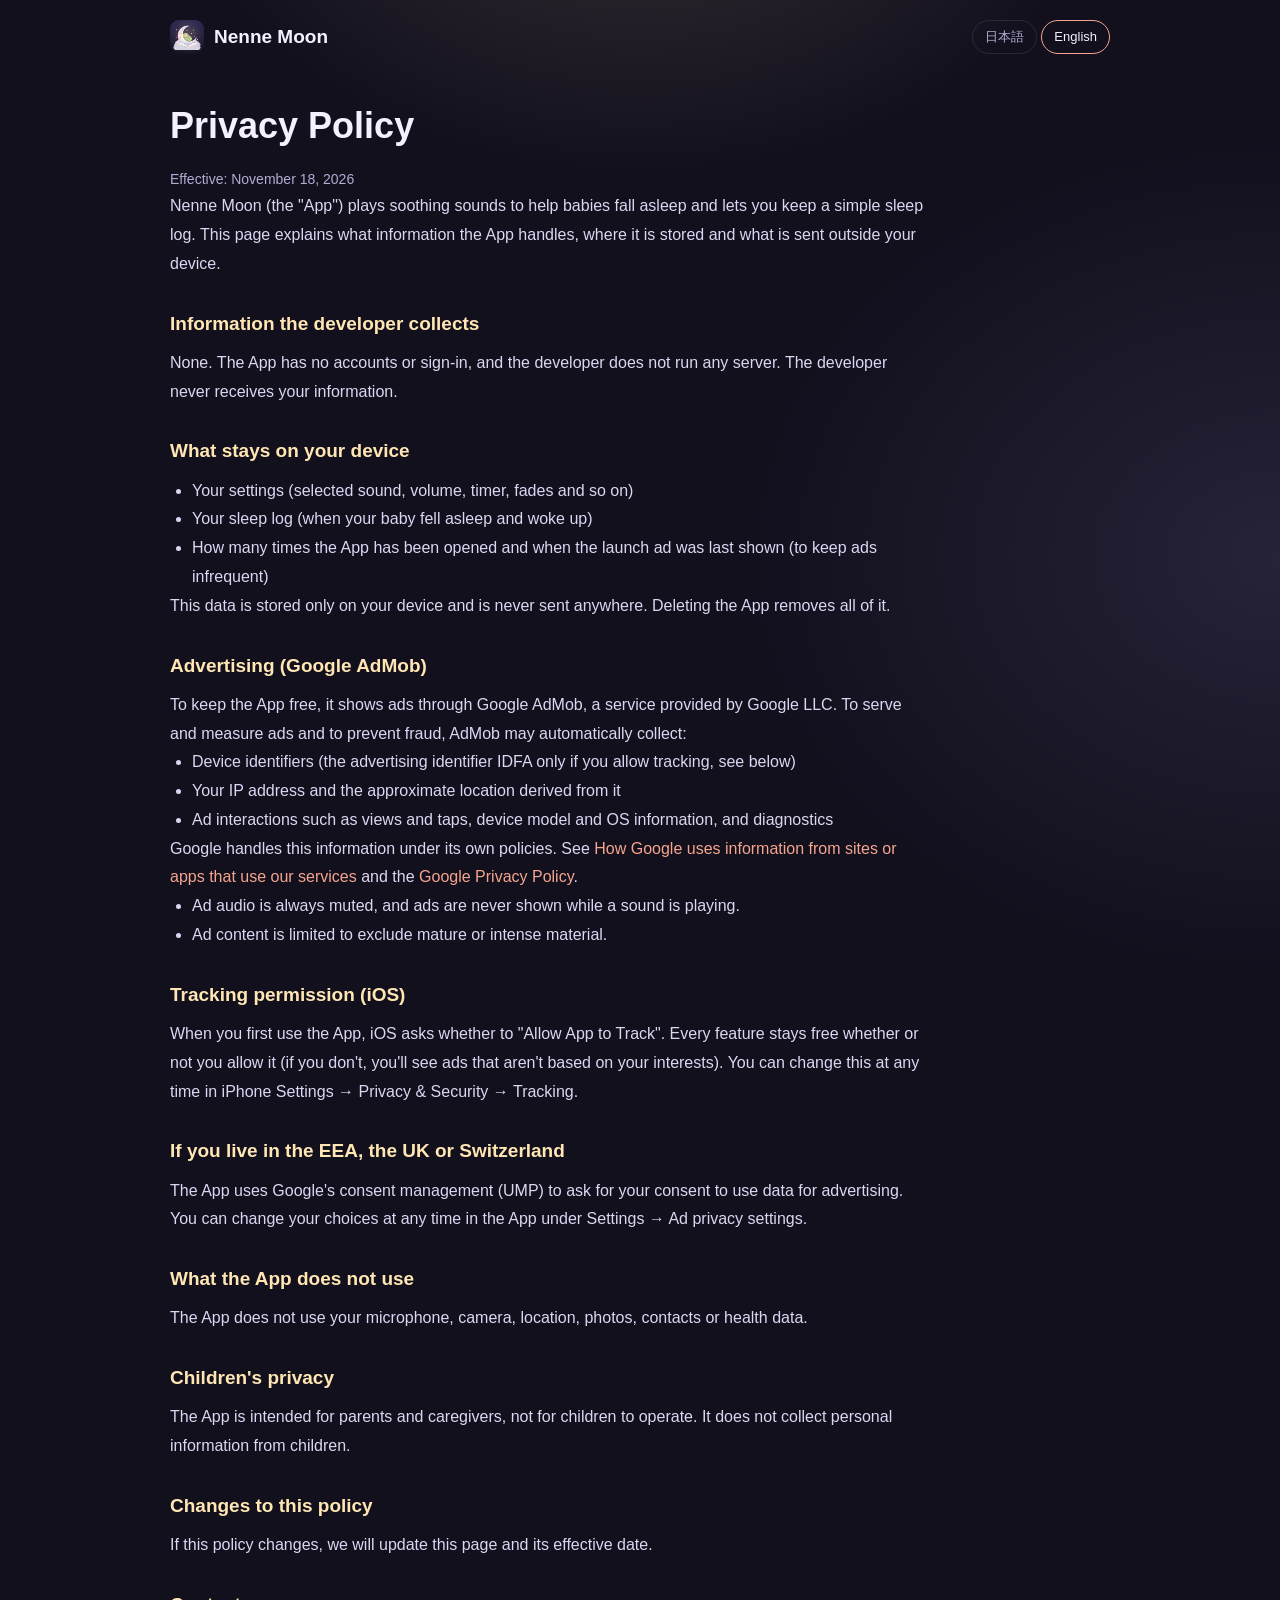
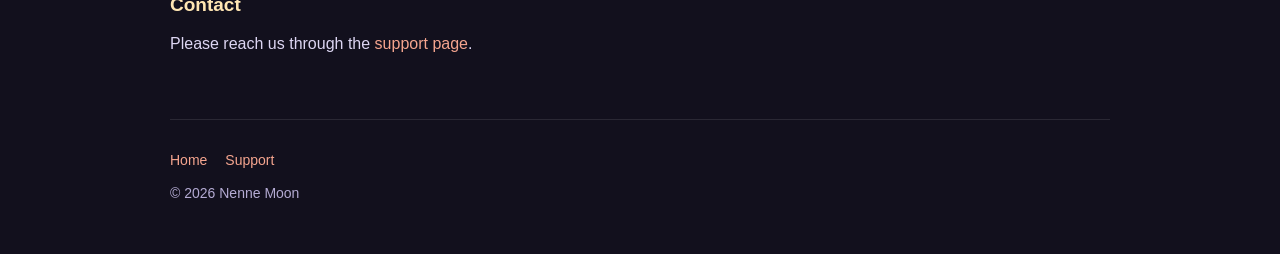
==== privacy.html @ 19575b8b "🌙 ねんねムーンの公式サイト（プライバシーポリシー・サポート）を公開" ====
<!doctype html>
<html lang="ja">
<head>
<meta charset="utf-8">
<meta name="viewport" content="width=device-width, initial-scale=1">
<title>プライバシーポリシー — ねんねムーン</title>
<meta name="title-ja" content="プライバシーポリシー — ねんねムーン">
<meta name="title-en" content="Privacy Policy — Nenne Moon">
<link rel="icon" href="favicon.png">
<link rel="stylesheet" href="style.css">
</head>
<body>
<div class="wrap">
  <header>
    <a class="brand" href="./"><img src="img/icon.png" alt=""><span lang="ja">ねんねムーン</span><span lang="en">Nenne Moon</span></a>
    <div class="langs"><button data-lang="ja">日本語</button> <button data-lang="en">English</button></div>
  </header>

  <article class="doc" lang="ja">
    <h1>プライバシーポリシー</h1>
    <p class="meta">施行日：2026 年 11 月 18 日</p>
    <p>ねんねムーン（以下「本アプリ」）は、赤ちゃんの寝かしつけ用の音を流し、ねんねの記録をつけるためのアプリです。このページでは、本アプリがどんな情報を扱い、どこに保存し、何を外部に送るのかを説明します。</p>

    <h2>開発者が集める情報</h2>
    <p>ありません。本アプリにはアカウントやログインがなく、開発者が運営するサーバーもありません。開発者があなたの情報を受け取ることはありません。</p>

    <h2>端末の中だけに保存するもの</h2>
    <ul>
      <li>設定（選んだ音・音量・タイマー・フェードなど）</li>
      <li>ねんね記録（寝た時刻・起きた時刻）</li>
      <li>起動回数と、起動時の広告を最後に表示した日時（広告の表示回数を控えめにするため）</li>
    </ul>
    <p>これらはあなたの端末の中にだけ保存され、外部へは送信されません。アプリを削除するとすべて消えます。</p>

    <h2>広告について（Google AdMob）</h2>
    <p>本アプリは無料で使えるよう、Google LLC が提供する広告配信サービス「Google AdMob」を利用しています。広告の表示・効果測定・不正防止のため、AdMob は次のような情報を自動的に収集することがあります。</p>
    <ul>
      <li>端末の識別子（広告識別子 IDFA は、下記の「トラッキングの許可」で許可した場合のみ）</li>
      <li>IP アドレスと、そこから推定されるおおまかな位置</li>
      <li>広告の表示・タップなどの操作、端末の機種・OS などの情報、診断情報</li>
    </ul>
    <p>収集された情報の扱いは Google のポリシーに従います。詳しくは <a href="https://policies.google.com/technologies/partner-sites?hl=ja">Google のサービスを使用するサイトやアプリから収集した情報の Google による使用</a> と <a href="https://policies.google.com/privacy?hl=ja">Google プライバシーポリシー</a> をご覧ください。</p>
    <ul>
      <li>広告の音は常にミュートしています。音を再生している間に広告を表示することはありません。</li>
      <li>大人向け・刺激の強い内容が出にくいよう、広告の内容の区分を制限しています。</li>
    </ul>

    <h2>トラッキングの許可（iOS）</h2>
    <p>初めて使うときに、iOS の「App からのトラッキング要求を許可」を確認する画面が表示されます。許可しなくても、すべての機能を無料でお使いいただけます（その場合、あなたの興味にもとづかない広告が表示されます）。設定はいつでも iPhone の「設定」→「プライバシーとセキュリティ」→「トラッキング」から変更できます。</p>

    <h2>欧州経済領域（EEA）・英国・スイスにお住まいの方</h2>
    <p>Google の同意管理（UMP）により、広告のための情報の利用について同意を確認します。同意の内容は、アプリの「せってい」→「広告のプライバシー設定」からいつでも変更できます。</p>

    <h2>使わない機能</h2>
    <p>本アプリは、マイク・カメラ・位置情報・写真・連絡先・ヘルスケアのデータを使いません。</p>

    <h2>お子さまのプライバシー</h2>
    <p>本アプリは保護者の方が使うためのアプリで、お子さまが操作することを想定していません。お子さまから個人情報を集めることはありません。</p>

    <h2>このポリシーの変更</h2>
    <p>内容を変えるときは、このページを更新し、施行日を改めます。</p>

    <h2>お問い合わせ</h2>
    <p><a href="support.html">サポートページ</a>からお問い合わせください。</p>
  </article>

  <article class="doc" lang="en">
    <h1>Privacy Policy</h1>
    <p class="meta">Effective: November 18, 2026</p>
    <p>Nenne Moon (the "App") plays soothing sounds to help babies fall asleep and lets you keep a simple sleep log. This page explains what information the App handles, where it is stored and what is sent outside your device.</p>

    <h2>Information the developer collects</h2>
    <p>None. The App has no accounts or sign-in, and the developer does not run any server. The developer never receives your information.</p>

    <h2>What stays on your device</h2>
    <ul>
      <li>Your settings (selected sound, volume, timer, fades and so on)</li>
      <li>Your sleep log (when your baby fell asleep and woke up)</li>
      <li>How many times the App has been opened and when the launch ad was last shown (to keep ads infrequent)</li>
    </ul>
    <p>This data is stored only on your device and is never sent anywhere. Deleting the App removes all of it.</p>

    <h2>Advertising (Google AdMob)</h2>
    <p>To keep the App free, it shows ads through Google AdMob, a service provided by Google LLC. To serve and measure ads and to prevent fraud, AdMob may automatically collect:</p>
    <ul>
      <li>Device identifiers (the advertising identifier IDFA only if you allow tracking, see below)</li>
      <li>Your IP address and the approximate location derived from it</li>
      <li>Ad interactions such as views and taps, device model and OS information, and diagnostics</li>
    </ul>
    <p>Google handles this information under its own policies. See <a href="https://policies.google.com/technologies/partner-sites">How Google uses information from sites or apps that use our services</a> and the <a href="https://policies.google.com/privacy">Google Privacy Policy</a>.</p>
    <ul>
      <li>Ad audio is always muted, and ads are never shown while a sound is playing.</li>
      <li>Ad content is limited to exclude mature or intense material.</li>
    </ul>

    <h2>Tracking permission (iOS)</h2>
    <p>When you first use the App, iOS asks whether to "Allow App to Track". Every feature stays free whether or not you allow it (if you don't, you'll see ads that aren't based on your interests). You can change this at any time in iPhone Settings → Privacy &amp; Security → Tracking.</p>

    <h2>If you live in the EEA, the UK or Switzerland</h2>
    <p>The App uses Google's consent management (UMP) to ask for your consent to use data for advertising. You can change your choices at any time in the App under Settings → Ad privacy settings.</p>

    <h2>What the App does not use</h2>
    <p>The App does not use your microphone, camera, location, photos, contacts or health data.</p>

    <h2>Children's privacy</h2>
    <p>The App is intended for parents and caregivers, not for children to operate. It does not collect personal information from children.</p>

    <h2>Changes to this policy</h2>
    <p>If this policy changes, we will update this page and its effective date.</p>

    <h2>Contact</h2>
    <p>Please reach us through the <a href="support.html">support page</a>.</p>
  </article>

  <footer>
    <nav><a href="./"><span lang="ja">トップ</span><span lang="en">Home</span></a><a href="support.html"><span lang="ja">サポート</span><span lang="en">Support</span></a></nav>
    © 2026 Nenne Moon
  </footer>
</div>
<script src="lang.js"></script>
</body>
</html>
---- style.css ----
:root {
  --bg: #12101d;
  --panel: rgba(255, 255, 255, 0.045);
  --line: rgba(255, 255, 255, 0.10);
  --text: #f5f0ff;
  --dim: #b4abd3;
  --peach: #f5a58f;
  --moon: #ffe6b3;
  --lavender: #b9a7ff;
}
* { box-sizing: border-box; margin: 0; padding: 0; }
html { scroll-behavior: smooth; }
body {
  font-family: -apple-system, BlinkMacSystemFont, "Hiragino Maru Gothic ProN", "Hiragino Sans", "Hiragino Kaku Gothic ProN", "Segoe UI", sans-serif;
  color: var(--text);
  background:
    radial-gradient(800px 600px at 50% -10%, rgba(255, 230, 179, 0.16), transparent 60%),
    radial-gradient(900px 700px at 100% 30%, rgba(185, 167, 255, 0.12), transparent 60%),
    var(--bg);
  line-height: 1.8;
  -webkit-font-smoothing: antialiased;
}
a { color: var(--peach); text-decoration: none; }
a:hover { text-decoration: underline; }
.wrap { max-width: 980px; margin: 0 auto; padding: 0 20px; }

/* 言語の切り替え: <html lang> に合わせて片方だけ出す */
html[lang="ja"] [lang="en"]:not(html), html[lang="en"] [lang="ja"]:not(html) { display: none !important; }

header { display: flex; align-items: center; justify-content: space-between; padding: 20px 0; }
.brand { display: flex; align-items: center; gap: 10px; font-weight: 700; font-size: 19px; color: var(--text); }
.brand img { width: 34px; height: 34px; border-radius: 9px; }
.langs button {
  background: none; border: 1px solid var(--line); color: var(--dim); border-radius: 999px;
  padding: 4px 12px; font: inherit; font-size: 13px; cursor: pointer;
}
.langs button[aria-pressed="true"] { color: var(--text); border-color: var(--peach); }

.hero { padding: 40px 0 24px; text-align: center; }
.hero img.icon { width: 120px; height: 120px; border-radius: 28px; box-shadow: 0 0 60px rgba(255, 230, 179, 0.25); }
.hero h1 { margin-top: 18px; font-size: clamp(34px, 6vw, 56px); line-height: 1.2; font-weight: 700; }
.hero p.lead { margin: 14px auto 0; max-width: 620px; font-size: clamp(16px, 2.2vw, 19px); color: var(--dim); }
.note { margin-top: 10px; font-size: 13px; color: var(--dim); }

section { padding: 40px 0; }
section h2 { font-size: clamp(22px, 3.5vw, 30px); line-height: 1.3; margin-bottom: 16px; }
.grid { display: grid; grid-template-columns: repeat(auto-fit, minmax(230px, 1fr)); gap: 14px; }
.card { background: var(--panel); border: 1px solid var(--line); border-radius: 18px; padding: 20px; }
.card h3 { font-size: 17px; margin-bottom: 4px; color: var(--moon); }
.card p { color: var(--dim); font-size: 15px; }

.doc { max-width: 760px; padding-bottom: 20px; }
.doc h1 { font-size: clamp(26px, 5vw, 36px); margin: 20px 0 8px; }
.doc h2 { font-size: 19px; margin: 28px 0 8px; color: var(--moon); }
.doc p, .doc li { color: #ddd6f3; }
.doc ul { padding-left: 22px; }
.doc .meta { color: var(--dim); font-size: 14px; }
details { background: var(--panel); border: 1px solid var(--line); border-radius: 14px; padding: 14px 18px; margin: 10px 0; }
details summary { cursor: pointer; font-weight: 700; }
details p { margin-top: 8px; color: #ddd6f3; }

footer { border-top: 1px solid var(--line); margin-top: 40px; padding: 28px 0 48px; color: var(--dim); font-size: 14px; }
footer nav { display: flex; flex-wrap: wrap; gap: 18px; margin-bottom: 8px; }
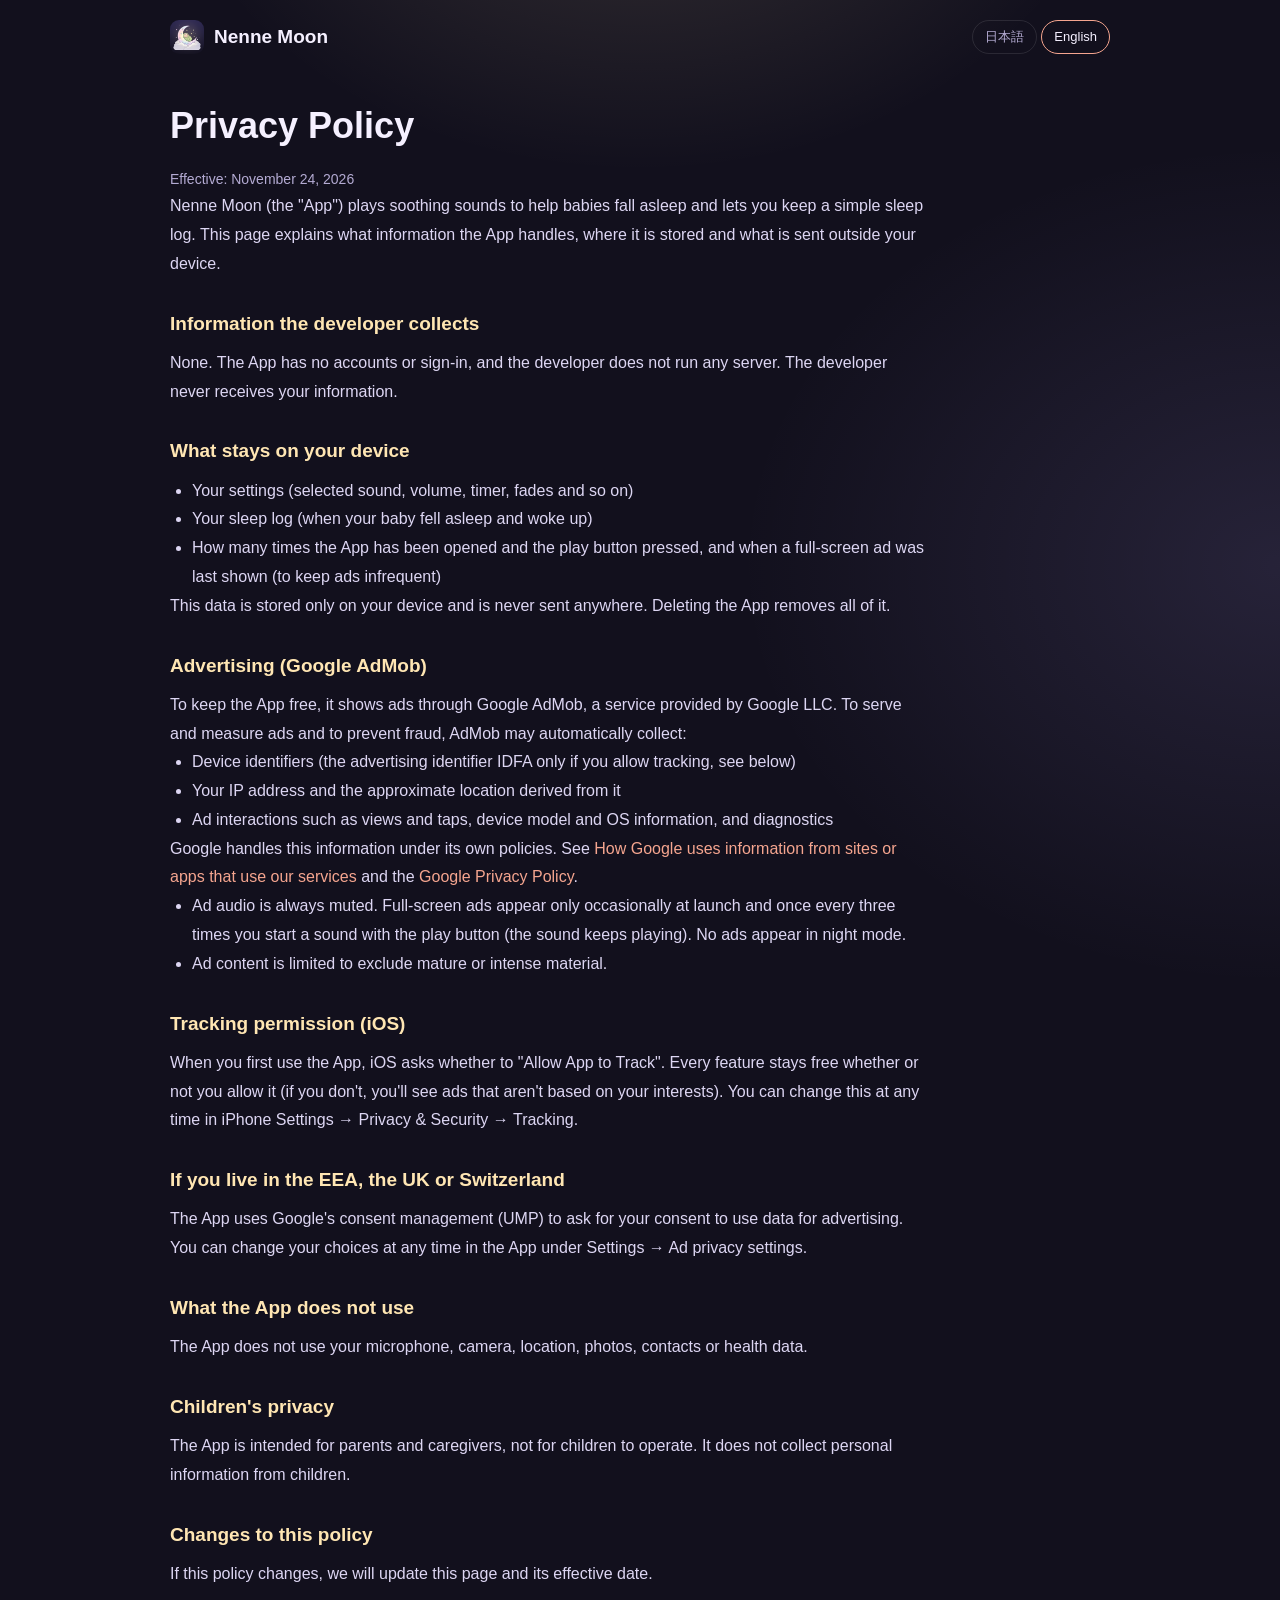
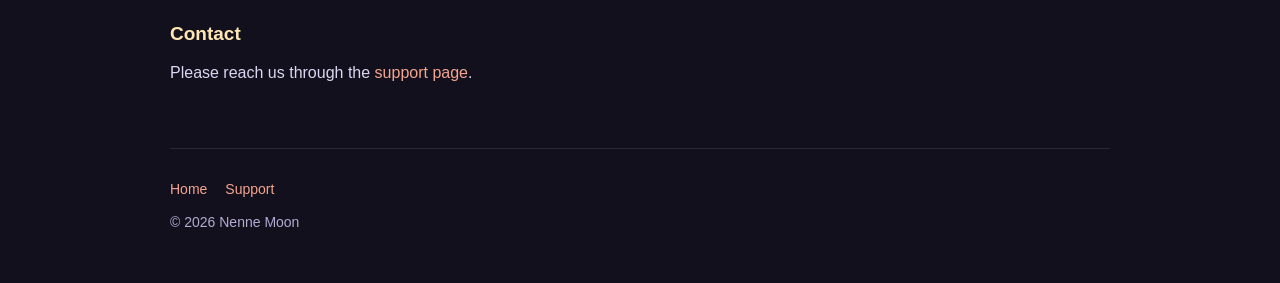
==== commit 7f635d43: "📝 広告の出し方の変更（再生ボタン3回に1回の全画面広告）をプライバシーポリシーとサポートに反映 Co-Authored-By: Claude Opus 5.5 <noreply@anthropic." ====
--- a/privacy.html
+++ b/privacy.html
@@ -18,7 +18,7 @@
 
   <article class="doc" lang="ja">
     <h1>プライバシーポリシー</h1>
-    <p class="meta">施行日：2026 年 11 月 18 日</p>
+    <p class="meta">施行日：2026 年 11 月 24 日</p>
     <p>ねんねムーン（以下「本アプリ」）は、赤ちゃんの寝かしつけ用の音を流し、ねんねの記録をつけるためのアプリです。このページでは、本アプリがどんな情報を扱い、どこに保存し、何を外部に送るのかを説明します。</p>
 
     <h2>開発者が集める情報</h2>
@@ -28,7 +28,7 @@
     <ul>
       <li>設定（選んだ音・音量・タイマー・フェードなど）</li>
       <li>ねんね記録（寝た時刻・起きた時刻）</li>
-      <li>起動回数と、起動時の広告を最後に表示した日時（広告の表示回数を控えめにするため）</li>
+      <li>起動回数・再生ボタンを押した回数と、全画面の広告を最後に表示した日時（広告の表示回数を控えめにするため）</li>
     </ul>
     <p>これらはあなたの端末の中にだけ保存され、外部へは送信されません。アプリを削除するとすべて消えます。</p>
 
@@ -41,7 +41,7 @@
     </ul>
     <p>収集された情報の扱いは Google のポリシーに従います。詳しくは <a href="https://policies.google.com/technologies/partner-sites?hl=ja">Google のサービスを使用するサイトやアプリから収集した情報の Google による使用</a> と <a href="https://policies.google.com/privacy?hl=ja">Google プライバシーポリシー</a> をご覧ください。</p>
     <ul>
-      <li>広告の音は常にミュートしています。音を再生している間に広告を表示することはありません。</li>
+      <li>広告の音は常にミュートしています。全画面の広告は、起動時にときどき 1 回と、再生ボタンで音を流し始めたときに 3 回に 1 回だけ表示します（寝かしつけの音はそのまま流れ続けます）。夜間モードでは広告を表示しません。</li>
       <li>大人向け・刺激の強い内容が出にくいよう、広告の内容の区分を制限しています。</li>
     </ul>
 
@@ -66,7 +66,7 @@
 
   <article class="doc" lang="en">
     <h1>Privacy Policy</h1>
-    <p class="meta">Effective: November 18, 2026</p>
+    <p class="meta">Effective: November 24, 2026</p>
     <p>Nenne Moon (the "App") plays soothing sounds to help babies fall asleep and lets you keep a simple sleep log. This page explains what information the App handles, where it is stored and what is sent outside your device.</p>
 
     <h2>Information the developer collects</h2>
@@ -76,7 +76,7 @@
     <ul>
       <li>Your settings (selected sound, volume, timer, fades and so on)</li>
       <li>Your sleep log (when your baby fell asleep and woke up)</li>
-      <li>How many times the App has been opened and when the launch ad was last shown (to keep ads infrequent)</li>
+      <li>How many times the App has been opened and the play button pressed, and when a full-screen ad was last shown (to keep ads infrequent)</li>
     </ul>
     <p>This data is stored only on your device and is never sent anywhere. Deleting the App removes all of it.</p>
 
@@ -89,7 +89,7 @@
     </ul>
     <p>Google handles this information under its own policies. See <a href="https://policies.google.com/technologies/partner-sites">How Google uses information from sites or apps that use our services</a> and the <a href="https://policies.google.com/privacy">Google Privacy Policy</a>.</p>
     <ul>
-      <li>Ad audio is always muted, and ads are never shown while a sound is playing.</li>
+      <li>Ad audio is always muted. Full-screen ads appear only occasionally at launch and once every three times you start a sound with the play button (the sound keeps playing). No ads appear in night mode.</li>
       <li>Ad content is limited to exclude mature or intense material.</li>
     </ul>
 
